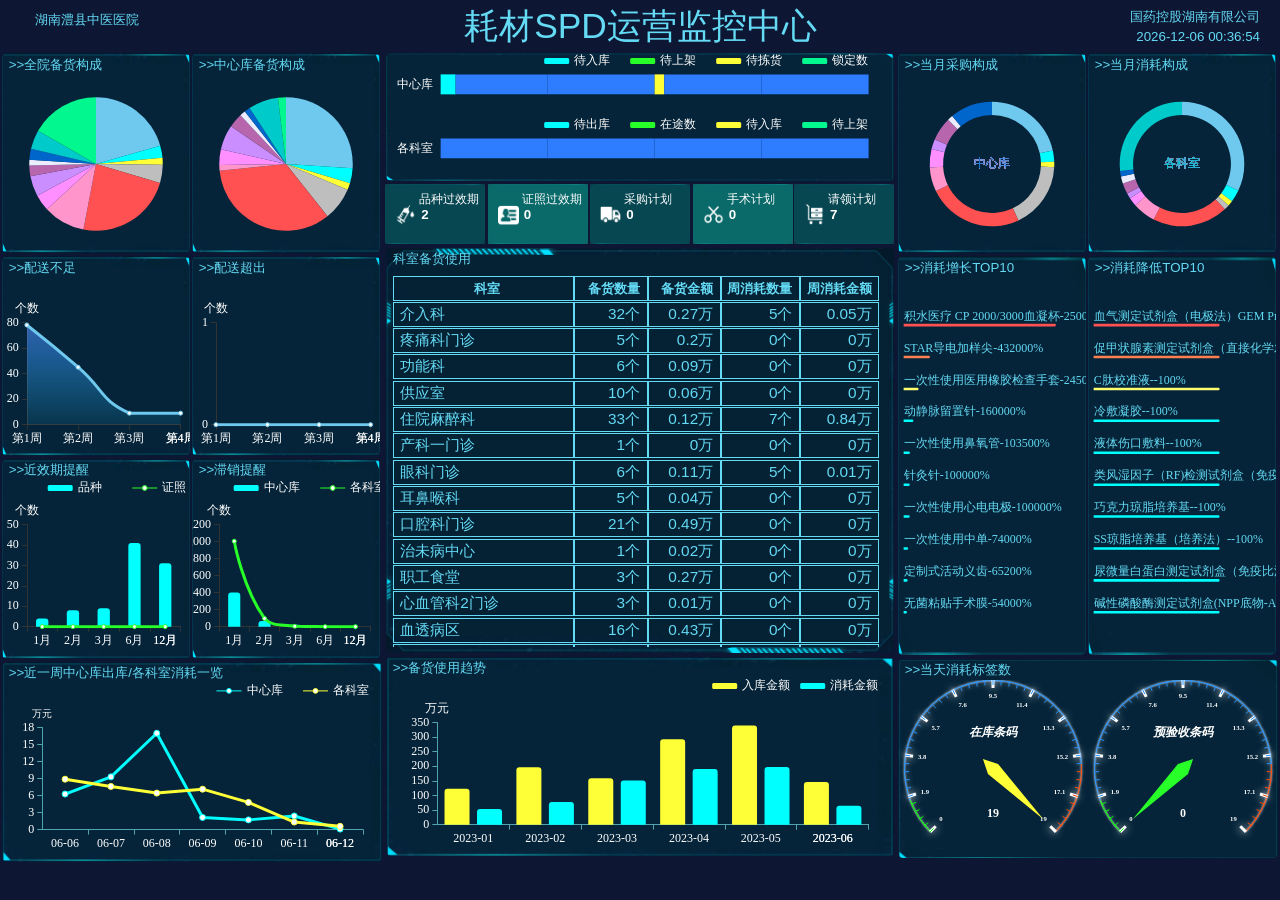
==== index.html @ c9abdfe8 "pages" ====
<!DOCTYPE html>
<html>

<head lang="zh-cn">
	<title>运营监控中心</title>
	<link rel="icon" type="image/x-icon" href="images/favicon.ico" />
	<meta charset="UTF-8">
	<meta http-equiv="Pragma" content="no-cache">
	<meta http-equiv="X-UA-Compatible" content="IE=Edge">
	<meta name="viewport" content="width=device-width,user-scalable=no, initial-scale=1">
	<meta name="format-detection" content="telephone=no">
	<link rel="stylesheet" href="../static/css/index.css?v=4" />
</head>

<body style="background-color:#0d1733">
	<div id="focusSwiper" class="wrap page-index-3-zhu">
		<div class="swiper-wrapper">
			<div class="swiper-slide">
				<div class="focus-box">
					<div class="main-box">
						<div class="title-box"
							style="background: url(images/21.png) no-repeat center center;background-size: 50% 100%;">
							<div class="title-box-left" style="width: 20%;">
								<img id="logoimghos" style="width: 0.2rem;height: 0.2rem;float:left;margin:4px 5px 0 0;"
									src="images/logo_null.png">
								<p id="hospname" class="title-text title-font"></p>
							</div>
							<div id="maintilte" class="title-left"></div>
							<div style="width:20%;margin: auto 0.1rem;">
								<p id="companyname" class="title-text title-font"></p>
								<img id="logoimg" style="width: 0.2rem;height: 0.2rem;float:right;margin-top:4px;"
									src="images/logo_null.png">
								<span class="spd-font title-text" id="currDate">2049-01-01 00:00:00</span>
							</div>

						</div>

						<div class="wd-u-6-24" style="width: 30%;">
							<aside class="plane-box-new box-new-02 last leftPic" style="float: left;width: 49%;">
								<header class="plane-header">
									<div class="name spd-font">>>全院备货构成</div>
								</header>
								<section class="plane-content" style="flex: 1;flex-direction: row; display: flex;">
									<div id="lotallDiv" class="chart-box-new"></div>
								</section>
							</aside>
							<aside class="plane-box-new box-new-02 last leftPic" style="width: 49%;">
								<header class="plane-header">
									<div class="name spd-font">>>中心库备货构成</div>
								</header>
								<section class="plane-content" style="flex: 1;flex-direction: row; display: flex;">
									<div id="lotdeptDiv" class="chart-box-new"></div>
								</section>
							</aside>
							<aside class="plane-box-new box-new-02 last leftPic" style="float: left;width: 49%;">
								<header class="plane-header">
									<div class="name spd-font">>>配送不足</div>
								</header>
								<section class="plane-content">
									<div id="purLessDiv" class="chart-box-new"></div>
								</section>
							</aside>
							<aside class="plane-box-new box-new-02 last leftPic" style="width: 49%;">
								<header class="plane-header">
									<div class="name spd-font">>>配送超出</div>
								</header>
								<section class="plane-content">
									<div id="purMoreDiv" class="chart-box-new"></div>
								</section>
							</aside>
							<aside class="plane-box-new box-new-02 last leftPic" style="float: left;width: 49%;">
								<header class="plane-header">
									<div class="name spd-font">>>近效期提醒</div>
								</header>
								<section class="plane-content">
									<div id="enddateDiv" class="chart-box-new"></div>
								</section>
							</aside>
							<aside class="plane-box-new box-new-02 last leftPic" style="width: 49%;">
								<header class="plane-header">
									<div class="name spd-font">>>滞销提醒</div>
								</header>
								<section class="plane-content">
									<div id="unsaleDiv" class="chart-box-new"></div>
								</section>
							</aside>
							<aside class="plane-box-new box-new-02 last leftPic">
								<header class="plane-header">
									<div class="name spd-font">>>近一周中心库出库/各科室消耗一览</div>
								</header>
								<section class="plane-content">
									<div id="salWeekDiv" class="chart-box-new"></div>
								</section>
							</aside>
						</div>
						<div class="wd-u-11-24" style="width: 40%;">
							<aside class="plane-box-new box-new-016 topPic">
								<section class="plane-content">
									<div id="rsPurDiv" class="chart-box-new"></div>
								</section>
								<section class="plane-content">
									<div id="rsAppDiv" class="chart-box-new"></div>
								</section>
							</aside>

							<aside class="plane-box-content box-new-013 topPic" style="float: left;width: 19.5%;">
								<div class="t_mbox t_wave">
									<i></i>
									<span>品种过效期</span>
									<h2 id="expenddateWare">0</h2>
								</div>
							</aside>
							<aside class="plane-box-content box-new-013 topPic" style="float: left;width: 19.5%;">
								<div class="t_mbox t_card">
									<i></i>
									<span>证照过效期</span>
									<h2 id="expenddateLic">0</h2>
								</div>
							</aside>
							<aside class="plane-box-content box-new-013 topPic" style="float: left;width: 19.5%;">
								<div class="t_mbox t_pur">
									<i></i>
									<span>采购计划</span>
									<h2 id="pur001">0</h2>
								</div>
							</aside>
							<aside class="plane-box-content box-new-013 topPic" style="float: left;width: 19.5%;">
								<div class="t_mbox t_shousu">
									<i></i>
									<span>手术计划</span>
									<h2 id="pur002">0</h2>
								</div>
							</aside>
							<aside class="plane-box-content box-new-013 topPic" style="width: 19.5%;">
								<div class="t_mbox t_app">
									<i></i>
									<span>请领计划</span>
									<h2 id="app001">0</h2>
								</div>
							</aside>

							<aside class="plane-box-new box-new-03 downPic">
								<header class="plane-header">
									<div class="name spd-font">
										<div class="select-list" id="titleDiv"></div>
									</div>
								</header>
								<div class="main-right">
									<ul class="main-right-title">
										<li class="row-11" id="headDiv" style="text-align: center"></li>
										<li class="row-22" id="midDiv1"></li>
										<li class="row-22" id="midDiv2"></li>
										<li class="row-33" id="midDiv3"></li>
										<li class="row-33" id="endDiv"></li>
									</ul>
									<div class="swiper-container">
										<div class="swiper-wrapper" id="scroll-content5">
											<ul class="swiper-slide sliderbox consumables">
											</ul>
										</div>
									</div>
								</div>
							</aside>
							<aside class="plane-box-new box-new-02 last leftPic">
								<header class="plane-header">
									<div class="name spd-font">>>备货使用趋势</div>
								</header>
								<section class="plane-content">
									<div id="inoutDiv" class="chart-box-new"></div>
								</section>
							</aside>
						</div>
						<div class="wd-u-6-24" style="width: 30%;">
							<aside class="plane-box-new box-new-02 last leftPic" style="float: left;width: 49%;">
								<header class="plane-header">
									<div class="name spd-font">>>当月采购构成</div>
								</header>
								<section class="plane-content" style="flex: 1;flex-direction: row; display: flex;">
									<div id="inMonthDiv" class="chart-box-new"></div>
								</section>
							</aside>
							<aside class="plane-box-new box-new-02 last leftPic" style="width: 49%;">
								<header class="plane-header">
									<div class="name spd-font">>>当月消耗构成</div>
								</header>
								<section class="plane-content" style="flex: 1;flex-direction: row; display: flex;">
									<div id="outMonthDiv" class="chart-box-new"></div>
								</section>
							</aside>

							<aside class="plane-box-new box-new-04 rightPic" style="float: left;width: 49%;">
								<header class="plane-header">
									<div class="name spd-font">>>消耗增长TOP10</div>
								</header>
								<section class="plane-content">
									<div id="salUpTopDiv" class="chart-box-new"></div>
								</section>
							</aside>
							<aside class="plane-box-new box-new-04 rightPic" style="width: 49%;">
								<header class="plane-header">
									<div class="name spd-font">>>消耗降低TOP10</div>
								</header>
								<section class="plane-content">
									<div id="salDownTopDiv" class="chart-box-new"></div>
								</section>
							</aside>

							<aside class="plane-box-new box-new-05 rightPic">
								<header class="plane-header">
									<div class="name spd-font">>>当天消耗标签数</div>
								</header>
								<section class="plane-content" style="flex: 1;flex-direction: row; display: flex;">
									<div id="barDayDiv" class="chart-box-new"></div>
								</section>
							</aside>
						</div>
					</div>
				</div>
			</div>
		</div>
	</div>
	<script src="../static/js/jquery-1.11.1.min.js"></script>
	<script src="../static/js/jquery.marquee.min.js"></script>
	<script src="../static/js/echarts.min.js"></script>
	<script src="../static/js/rem.js"></script>
	<script src="../static/config.js"></script>
	<script src="../static/js/mock-min.js"></script>
	<script src="../static/js/mockData.js"></script>
	<script src="../static/js/index.js"></script>
</body>

</html>
---- static/css/index.css ----
/*浏览器全局变量*/
html {
	/*页面字体大小*/
	--cssfont: 0.23rem;

	/*各个模块的高度(自适应)*/
	--cssname: calc(100vh / 4.51);
}

* {
	-webkit-box-sizing: border-box;
	-moz-box-sizing: border-box;
	box-sizing: border-box;
	-webkit-tap-highlight-color: rgba(0, 0, 0, 0);
}
html {
	font-family: 'Microsoft YaHei', 微软雅黑, 'Helvetica Neue', Helvetica,
		STXihei, STHeiTi, Arial, Microsoft YaHei, sans-serif;
	-ms-text-size-adjust: 100%;
	-webkit-text-size-adjust: 100%;
}
body {
	margin: 0;
	line-height: 1.5;
	color: #333333;
	background-color: white;
	height: 100%;
	overflow-x: hidden;
	-webkit-overflow-scrolling: touch;
}

.circle {
	height: 0.25rem;
	width: 0.25rem;
	background: #1e5564;
	opacity: 0.6;
	border-radius: 50%;
	line-height: 0.28rem;
	text-align: center;
	margin-right: 0.08rem;
	font-size: calc(var(--cssfont) - 0.1rem);
	color: #64daf4;
}

ul,
p {
	margin: 0;
	padding: 0;
}

.spd-font {
	font-size: 0.2rem !important;
	/* font-size: calc(var(--cssfont)- 0.03rem); */
}

.spd-font-content {
	font-size: calc(var(--cssfont)- 0.05rem);
}

.title-font {
	font-size: calc(var(--cssfont) - 0.03rem);
}

.title-text {
	float: right;
	color: #64daf4;
	padding-right: 0.2rem;
}

.title-box {
	height: 0.8rem;
	display: flex;
	justify-content: space-between;
}

.title-left {
	font-size: calc(var(--cssfont) + 0.3rem);
	height: 0.5rem;
	width: 70%;
	text-align: center;
	flex-direction: column;
	color: #64daf4;
	align-items: center;
}

.plane-box-new .plane-header .name {
	color: #64daf4;
	padding: 0rem 0.1rem;
}

.box-new-016 {
	height: calc(var(--cssname) * 0.64);
}

.box-new-013 {
	height: calc(var(--cssname) * 0.3);
}

.box-new-02 {
	height: calc(var(--cssname));
}

.box-new-03 {
	height: calc(var(--cssname) * 2 + 0.1rem);
}

.box-new-04 {
	height: calc(var(--cssname) * 2);
}

.box-new-05 {
	height: calc(var(--cssname));
}

#scroll-content {
	height: calc(var(--cssname) - 0.5rem);
	overflow: hidden;
	position: relative;
}
#scroll-content5 {
	height: calc(var(--cssname) * 2 - 0.8rem);
	overflow: hidden;
	position: relative;
}

.plane-box-new {
	background: #0d1733;
	margin-left: 0.03rem;
	margin-right: 0.03rem;
	margin-bottom: 0.05rem;
	border-radius: 0.08rem;
	display: flex;
	flex-direction: column;
}

.plane-box-content {
	background: #0d1733;
	margin-bottom: 0.05rem;
	margin-left: 0.02rem;
	margin-right: 0.02rem;
	border-radius: 0.08rem;
	display: flex;
	flex-direction: column;
}

.focus-box {
	position: relative;
	height: 100%;
	overflow-y: auto;
	overflow-x: hidden;
}

.main-box {
	position: relative;
	height: 100%;
	background: #0d1733;
	overflow: hidden;
	zoom: 1;
}

.plane-box-new .plane-header {
	position: relative;
	height: 0.3rem;
	margin-top: 0.02rem;
}

.plane-box-new .plane-content {
	flex: 1;
	flex-direction: column;
	display: flex;
}

.plane-box-new .chart-box-new {
	height: 100%;
	flex: 1;
}

.box-01 {
	border: 1px solid #64daf4;
	height: 1rem;
	margin: auto 0.2rem;
	width: 1.9rem;
	border-radius: 0.04rem;
	display: inline-block;
	*display: inline;
	zoom: 1;
}

.box-01-text {
	padding-top: 0.05rem;
	text-align: center;
	height: 0.3rem;
	line-height: 0.3rem;
	color: #fff;
	padding-left: 0.02rem;
	padding-right: 0.02rem;
}

.main-right {
	width: 7.5rem;
	padding: 0.1rem;
}

.main-right .main-right-title {
	display: flex;
}

.main-right .main-right-title li {
	font-size: calc(var(--cssfont));
	color: #64daf4;
	font-weight: bold;
}

.table-row {
	display: flex;
	color: #64daf4;
	font-size: calc(var(--cssfont));
	margin-top: 0.02rem;
}

.row-2 {
	color: #64daf4;
	width: 1.4rem;
	text-align: center;
}
.row-33 {
	border: 0.01rem solid #64daf4;
	padding-right: 0.1rem;
	width: 1.3rem;
	overflow: hidden;
	color: #64daf4;
	text-align: right;
}
.row-22 {
	border: 0.01rem solid #64daf4;
	padding-right: 0.1rem;
	width: 1.2rem;
	overflow: hidden;
	color: #64daf4;
	text-align: right;
}
.row-11 {
	border: 0.01rem solid #64daf4;
	padding-left: 0.1rem;
	width: 3rem;
	overflow: hidden;
	color: #64daf4;
}

.sliderbox {
	position: relative;
}

.hide {
	display: none;
}

.wd-u-6-24,
.wd-u-11-24 {
	display: inline-block;
	*display: inline;
	zoom: 1;
	letter-spacing: normal;
	word-spacing: normal;
	vertical-align: top;
	text-rendering: auto;
	float: left;
}

.wd-u-6-24 {
	width: 26%;
	*width: 25.969%;
}

.wd-u-11-24 {
	width: 45.8333%;
	*width: 45.8023%;
}

.leftPic {
	background: url(../images/1.png) no-repeat center center;
	background-size: 100% 100%;
}
.rightPic {
	background: url(../images/33.png) no-repeat center center;
	background-size: 100% 100%;
}
.topPic {
	background: url(../images/22.png) no-repeat center center;
	background-size: 100% 100%;
}
.downPic {
	background: url(../images/23.png) no-repeat center center;
	background-size: 100% 100%;
}
.t_mbox {
	width: 100%;
	height: 1rem;
	position: relative;
	margin: 0 auto;
}
.t_card {
	background: rgba(19, 208, 178, 0.4);
}
.t_app {
	background: rgba(19, 208, 178, 0.2);
}
.t_wave {
	background: rgba(19, 208, 178, 0.2);
}
.t_pur {
	background: rgba(19, 208, 178, 0.2);
}
.t_shousu {
	background: rgba(19, 208, 178, 0.4);
}

.t_mbox i {
	display: inline-block;
	width: 0.32rem;
	height: 0.34rem;
	position: absolute;
	top: 0;
	bottom: 0;
	left: 10%;
	margin: auto;
}
.t_mbox h2 {
	font-size: 0.2rem;
	color: #fff;
	position: absolute;
	top: 16%;
	left: 36%;
}
.t_mbox span {
	font-size: 0.18rem;
	color: #fff;
	position: absolute;
	top: 10%;
	left: 34%;
}
.t_card i {
	background: url(../images/pic_card.png) no-repeat;
	background-size: 100% 100%;
}
.t_app i {
	background: url(../images/pic_app.png) no-repeat;
	background-size: 100% 100%;
}
.t_pur i {
	background: url(../images/pic_pur.png) no-repeat;
	background-size: 100% 100%;
}
.t_wave i {
	background: url(../images/pic_wave.png) no-repeat;
	background-size: 100% 100%;
}
.t_shousu i {
	background: url(../images/pic_shousu.png) no-repeat;
	background-size: 100% 100%;
}
.title-box-left {
	margin: 10px 0.1rem 0;
	padding-left: 10px;
	overflow: hidden;
}
.title-box-left .title-font {
	float: left;
	white-space: nowrap;
	overflow: hidden;
	vertical-align: top;
}
.title-box-left .title-span {
	vertical-align: top;
	width: 100px;
	display: inline-block;
	overflow: hidden;
	text-overflow: ellipsis;
	cursor: pointer;
}
#hospname {
	width: 90%;
	overflow: hidden;
	text-overflow: ellipsis;
	white-space: nowrap;
}
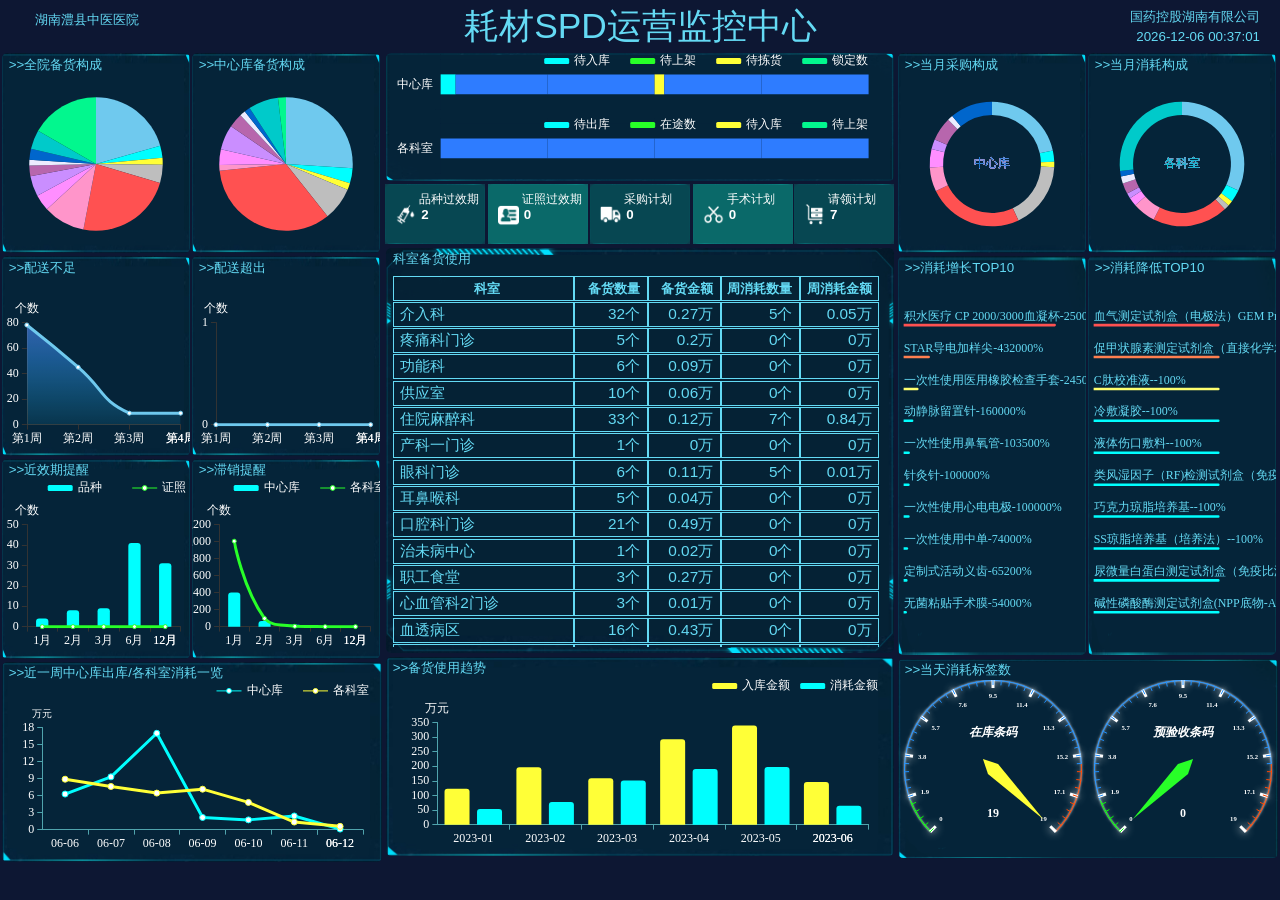
==== commit 3669e775: "目录" ====
--- a/index.html
+++ b/index.html
@@ -9,7 +9,7 @@
 	<meta http-equiv="X-UA-Compatible" content="IE=Edge">
 	<meta name="viewport" content="width=device-width,user-scalable=no, initial-scale=1">
 	<meta name="format-detection" content="telephone=no">
-	<link rel="stylesheet" href="../static/css/index.css?v=4" />
+	<link rel="stylesheet" href="./static/css/index.css?v=4" />
 </head>
 
 <body style="background-color:#0d1733">
@@ -219,14 +219,14 @@
 			</div>
 		</div>
 	</div>
-	<script src="../static/js/jquery-1.11.1.min.js"></script>
-	<script src="../static/js/jquery.marquee.min.js"></script>
-	<script src="../static/js/echarts.min.js"></script>
-	<script src="../static/js/rem.js"></script>
-	<script src="../static/config.js"></script>
-	<script src="../static/js/mock-min.js"></script>
-	<script src="../static/js/mockData.js"></script>
-	<script src="../static/js/index.js"></script>
+	<script src="./static/js/jquery-1.11.1.min.js"></script>
+	<script src="./static/js/jquery.marquee.min.js"></script>
+	<script src="./static/js/echarts.min.js"></script>
+	<script src="./static/js/rem.js"></script>
+	<script src="./static/config.js"></script>
+	<script src="./static/js/mock-min.js"></script>
+	<script src="./static/js/mockData.js"></script>
+	<script src="./static/js/index.js"></script>
 </body>
 
 </html>
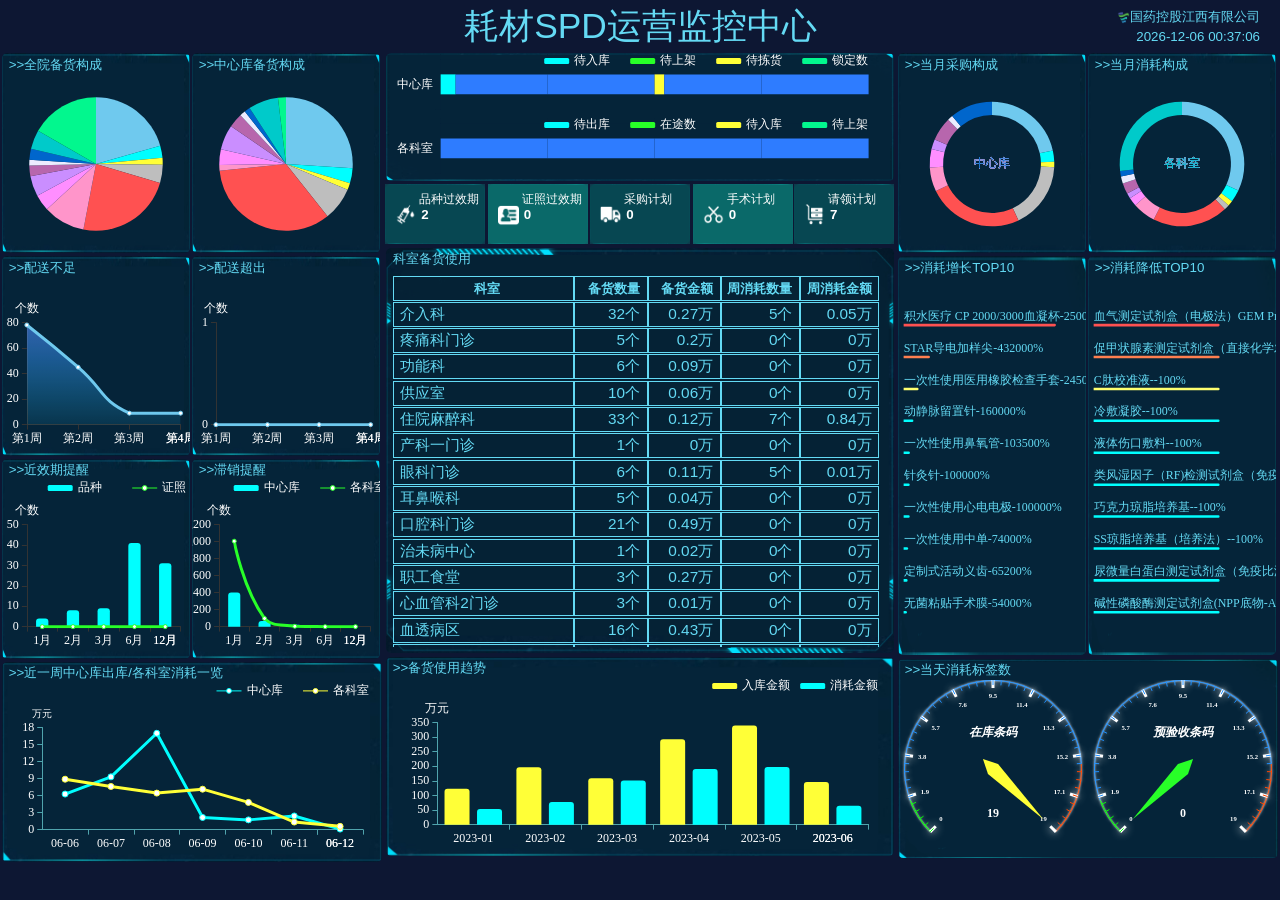
==== commit 1c80c73b: "1" ====
--- a/index.html
+++ b/index.html
@@ -3,7 +3,7 @@
 
 <head lang="zh-cn">
 	<title>运营监控中心</title>
-	<link rel="icon" type="image/x-icon" href="images/favicon.ico" />
+	<link rel="icon" type="image/x-icon" href="./static/images/favicon_gy.ico" />
 	<meta charset="UTF-8">
 	<meta http-equiv="Pragma" content="no-cache">
 	<meta http-equiv="X-UA-Compatible" content="IE=Edge">
